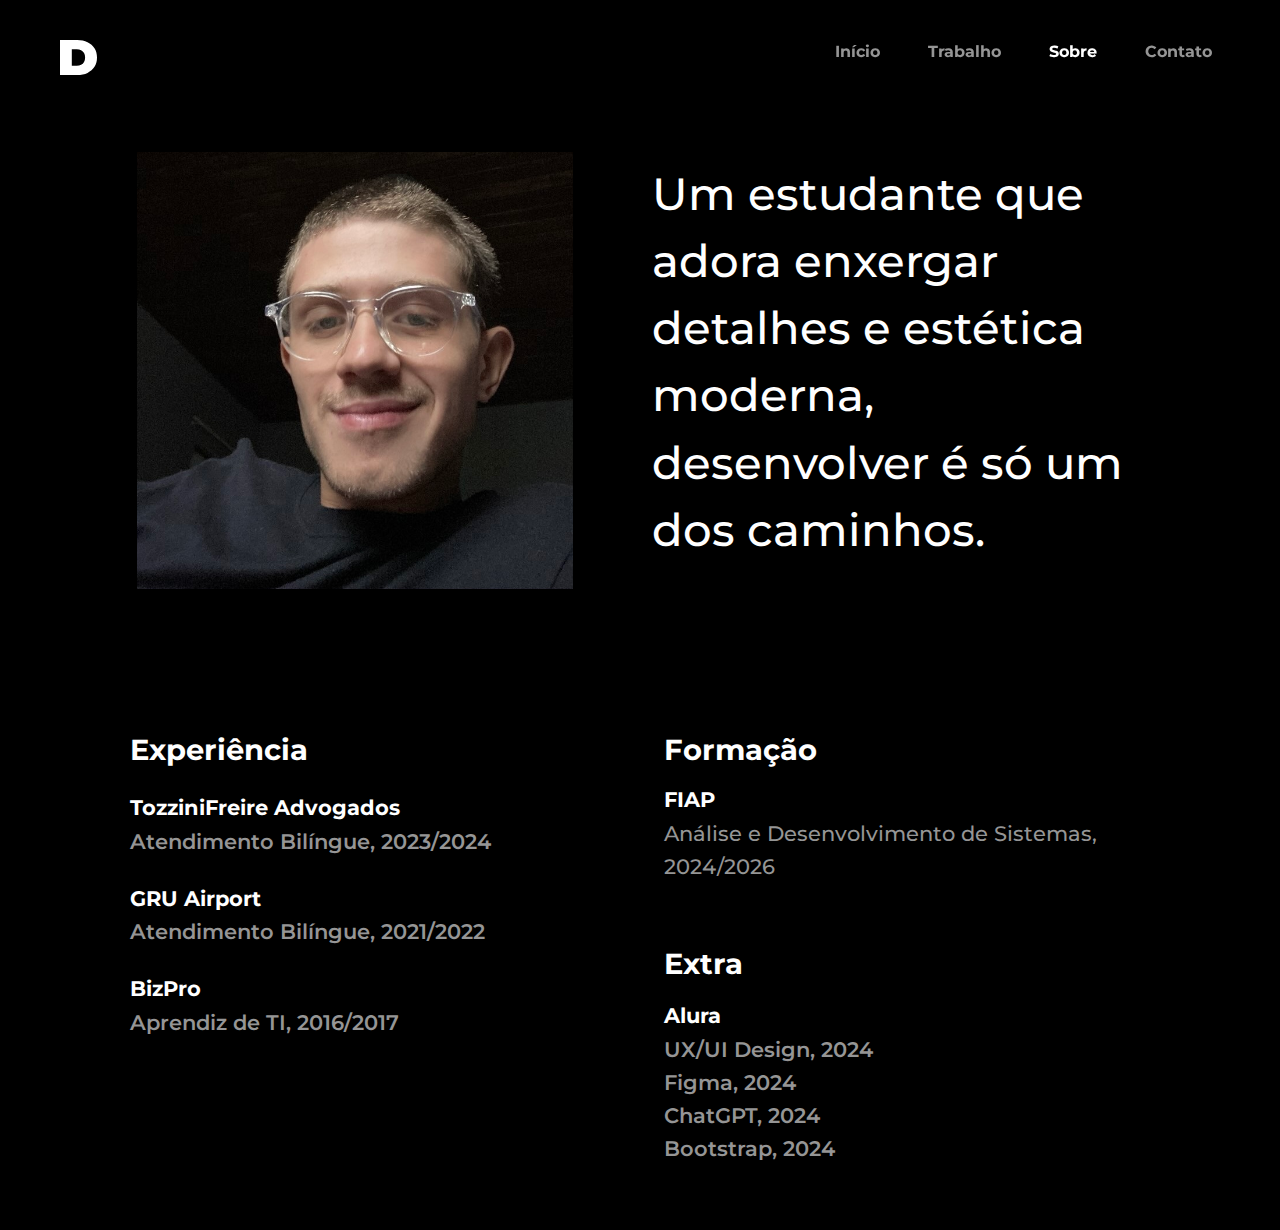
==== assets/pages/about.html @ c6256492 "Add files via upload" ====
<!DOCTYPE html>
<html lang="pt-br">

<head>
    <meta charset="UTF-8">
    <meta name="viewport" content="width=device-width, initial-scale=1.0">
    <link rel="shortcut icon" href="../images/D.svg" type="image/x-icon">
    <title>Diogo Vieira</title>

    <link href="https://cdn.jsdelivr.net/npm/bootstrap@5.3.3/dist/css/bootstrap.min.css" rel="stylesheet" integrity="sha384-QWTKZyjpPEjISv5WaRU9OFeRpok6YctnYmDr5pNlyT2bRjXh0JMhjY6hW+ALEwIH" crossorigin="anonymous">
    <link rel="stylesheet" href="../../custom.css">
    <link rel="stylesheet" href="../css/about.css">
</head>

<body class="bg-custom">

    <header>

        <nav class="navbar navbar-expand-lg bg-black mb-5">

            <div class="container-fluid py-3">

                <a class="navbar-brand pt-3 ps-5" href="../../index.html">
                        <img src="../images/D_logo.svg" alt="Diogo Vieira" width="37rem">
                </a>

                <button class="navbar-toggler ms-auto pe-5 pt-3" type="button" data-bs-toggle="collapse" data-bs-target="#navbarSupportedContent" aria-controls="navbarSupportedContent" aria-expanded="false" aria-label="Toggle navigation">
                    <img id="hamburger-icon" src="../images/burguer.svg" alt="Menu" width="30" height="30">
                </button>
                
                

                <div class="collapse fullscreen-menu" id="navbarSupportedContent">

                    <ul class="navbar-nav text-center">

                        <li class="nav-item">
                            <a class="nav-link home_l" href="../../index.html">Início</a>
                        </li>

                        <li class="nav-item">
                            <a class="nav-link work_l" href="../pages/work.html">Trabalho</a>
                        </li>

                        <li class="nav-item">
                            <a class="nav-link about_l active" href="../pages/about.html">Sobre</a>
                        </li>

                        <li class="nav-item">
                            <a class="nav-link contact_l" href="../pages/contact.html">Contato</a>
                        </li>

                    </ul>  

                </div>

            </div>

          </nav>

    </header>

    <main class="container my-5">

        <div class="row gx-4 gy-4">
            <!-- Bloco 1: Foto -->
            <div class="col-lg-6 text-center">
                <img src="../images/about/me.jpeg" alt="Foto de Diogo Vieira" class="img-fluid profile-img" style="max-width: 80%;">
            </div>
        
            <!-- Bloco 2: Sobre mim -->
            <div class="col-lg-6 d-flex align-items-center pe-5">
                <p class="about-text">
                    Um estudante que adora enxergar detalhes e estética moderna, desenvolver é só um dos caminhos.
                </p>
            </div>
        </div>
        
    
        <div class="row gx-5 gy-4 mt-5 pt-4 ps-5 pe-5">
            <!-- Bloco 3: Experiências -->
            <div class="col-md-6 gy-4">
                <h3 class="section-title pt-5">Experiência</h3>
                <p class="experience-text gy-5 pt-2"><strong>TozziniFreire Advogados</strong><br>Atendimento Bilíngue, 2023/2024</p>
                <p class="experience-text gy-5 pt-2"><strong>GRU Airport</strong><br>Atendimento Bilíngue, 2021/2022</p>
                <p class="experience-text gy-5 pt-2"><strong>BizPro</strong><br>Aprendiz de TI, 2016/2017</p>
            </div>
    
            <!-- Bloco 4: Formação -->
            <div class="col-md-6 gy-4">
                <h3 class="section-title pt-5">Formação</h3>
                <p class="education-text gy-3"><strong>FIAP</strong><br>Análise e Desenvolvimento de Sistemas, 2024/2026</p>
                <h3 class="section-title pt-5">Extra</h3>
                <p class="experience-text first-extra gy-5 pt-2"><strong>Alura</strong><br>UX/UI Design, 2024<br>Figma, 2024<br>ChatGPT, 2024<br>Bootstrap, 2024</p>
            </div>
        </div>
    
    </main>
    
    
    

    <script src="https://cdn.jsdelivr.net/npm/bootstrap@5.3.3/dist/js/bootstrap.bundle.min.js" integrity="sha384-YvpcrYf0tY3lHB60NNkmXc5s9fDVZLESaAA55NDzOxhy9GkcIdslK1eN7N6jIeHz" crossorigin="anonymous"></script>
    <script src="../../scripts.js"></script>
</body>

</html>
---- custom.css ----
@import url('https://fonts.googleapis.com/css2?family=Montserrat:ital,wght@0,100..900;1,100..900&display=swap');


:root {
    --text: #959595;
    --text_hover: #ffffff;
}

.bg-custom {
    background-color: black;
}

/*------------------------------------------NAVBAR------------------------------------------*/

.navbar-brand {
    user-select: none;
    -webkit-user-drag: none;

}

/* Ajusta o menu fullscreen */
.fullscreen-menu {
    position: fixed;
    top: 0;
    left: 0;
    width: 100%;
    height: 100vh;
    z-index: 1050;
    display: flex;
    flex-direction: column;
    justify-content: center;
    align-items: center;
    transition: transform 0.4s ease-in-out;
    transform: translateY(-100%);
    background-color: rgba(0, 0, 0, 0.8);
    backdrop-filter: blur(11px);
    text-align: center !important;
}

.fullscreen-menu.show {
    transform: translateY(0);
}

.navbar-toggler {
    z-index: 1100 !important;
}

.navbar-nav {
    gap: 2rem !important;
    padding: 0;
    list-style: none;
}

/* Remove o efeito de empurrar */
.collapse {
    display: none !important;
}

.collapse.show {
    display: flex !important;
}

/* Remove barra de rolagem enquanto o menu está aberto */
body.fullscreen-active {
    overflow: hidden;
}


.nav-link {
    color: var(--text);
    font-family: "Montserrat", sans-serif;
    font-optical-sizing: auto;
    font-weight: 700;
    user-select: none;
    transition: 0.6s;
    -webkit-user-drag: none;

}

.nav-link:hover {
    color: var(--text_hover);
}

.nav-link.active {
    color: #ffffff !important; 
    
}

.nav-link:focus {
    outline: none !important; /* Remove o contorno ao focar no link */
}

#hamburger-icon {
    transition: opacity 0.3s ease-in-out;
}

#hamburger-icon[src*="xbutton.svg"] {
    width: 20px; /* Ajuste o tamanho conforme necessário */
    height: 20px;
}



/*------------------------------------------NAVBAR-END---------------------------------------*/



/*------------------------------------------PART-1------------------------------------------*/


.tittle {
    font-size: 6rem; 
    color: var(--text); 
    font-family: "Montserrat", sans-serif;
    font-optical-sizing: auto;
    font-weight: 900;
    user-select: none;
}


.tittle .name {
    transition: color 1s, text-shadow 1s;
}

.tittle .name:hover {
    color: var(--text_hover);
    color: #ffffff;
    text-shadow: 0 0 2px #ffffff, 0 0 2px #ffffff, 0 0 2px #ffffff, 0 0 2px #ffffff;
}


.subtittle {
    font-size: 2rem; 
    color: var(--text); 
    font-family: "Montserrat", sans-serif;
    font-optical-sizing: auto;
    font-weight: 700;
    user-select: none;
}

.description {
    font-size: 1.3rem; 
    color: #3f3f3f; 
    font-family: "Montserrat", sans-serif;
    font-optical-sizing: auto;
    font-weight: 600;
    user-select: none;
}
/*------------------------------------------PART-1-END-----------------------------------------*/



/*------------------------------------------PART-2------------------------------------------*/

.icon {
    transition: transform 0.3s ease-in-out, opacity 0.3s ease-in-out, filter 0.3s ease-in-out;
    user-select: none;
}

.icon:hover {
    transform: scale(1.1);
}


.icon.glow {
    filter: drop-shadow(0 0 5px rgba(255, 255, 255, 0.8)) drop-shadow(0 0 5px rgba(255, 255, 255, 0.6));
}

.skills-text {
    font-size: 0.8rem; 
    color: var(--text); 
    font-family: "Montserrat", sans-serif;
    font-optical-sizing: auto;
    font-weight: 700;
    user-select: none;
}



/*----------------------------------------PART-2-END-----------------------------------------*/









/*-------------------------------------------MEDIA-------------------------------------------*/
@media (max-width: 1200px) {
    .tittle {
        font-size: 5rem;
    }

    .tittle .name {
        color: var(--text_hover);
    }

    .subtittle {
        font-size: 1.8rem;
    }

    .description {
        font-size: 1.2rem;
    }
}

/*MAX*/
@media (max-width: 992px) {

    .tittle {
        font-size: 4rem;
    }

    .subtittle {
        font-size: 1.6rem;
    }

    .description {
        font-size: 1.1rem;
    }

    .skills {
        padding-top: 0 !important;
        margin-top: 0 !important;
        
    }

    .skills-text {
        padding-right: 5rem;
        padding-left: 5rem;
        margin-bottom: 0 !important;
        padding-bottom: 0 !important;
    }

    .icons-spaces {
        padding-bottom: 0 !important;
    }
}

/*MIN*/
@media (min-width: 992px) {
    .fullscreen-menu {
        position: static;
        height: auto;
        transform: none;
        display: flex !important;
        flex-direction: row;
        justify-content: flex-end;
        background-color: transparent;
    }

    .fullscreen-menu.show {
        transform: none;
    }

    .navbar-nav {
        gap: 2rem;
        padding-right: 3rem;
    }

}


@media (max-width: 768px) {
    .tittle {
        font-size: 3.5rem;
    }

    .subtittle {
        font-size: 1.8rem;
    }

    .description {
        font-size: 1.2rem;
    }
}

@media (max-width: 576px) {
    .tittle,
    .subtittle,
    .description {
        padding-top: 0 !important;
        padding-left: 0 !important;
        padding-right: 0 !important;
        margin-right: 0;
    }

}

@media (max-width: 487px) {
    .tittle {
        font-size: 2.8rem;
    }

    .subtittle {
        font-size: 1.3rem;
    }

    .description {
        font-size: 0.8rem;
    }

}
---- assets/css/about.css ----
@import url('https://fonts.googleapis.com/css2?family=Montserrat:ital,wght@0,100..900;1,100..900&display=swap');

html, body {
    overflow-x: hidden;
}


.profile-img {
    max-width: 75%;
    min-width: 300px; /* Define um tamanho mínimo para evitar que a imagem fique muito pequena */
}


.about-text {
    color: var(--text_hover);
    font-family: "Montserrat", sans-serif;
    font-optical-sizing: auto;
    font-weight: 500;
    user-select: none;
    -webkit-user-drag: none;
    font-size: 2.8rem;
    
}

.experience-text {
    color: var(--text);
    font-family: "Montserrat", sans-serif;
    font-optical-sizing: auto;
    font-weight: 600;
    user-select: none;
    -webkit-user-drag: none;
    font-size: 1.3rem;
    line-height: 1.6;
}

.education-text {
    color: var(--text);
    font-family: "Montserrat", sans-serif;
    font-optical-sizing: auto;
    font-weight: 500;
    user-select: none;
    -webkit-user-drag: none;
    font-size: 1.3rem;
    line-height: 1.6;
}


.section-title {
    font-size: 1.8rem;
    margin-bottom: 1rem;
    color: var(--text_hover);
    font-family: "Montserrat", sans-serif;
    font-optical-sizing: auto;
    font-weight: 700;
    user-select: none;
    -webkit-user-drag: none;
}

.first-extra {
    padding-top: 0.1rem !important;
}

.col-md-6 p strong {
    color: #ffffff;
    font-weight: 700;
}

/* Ajuste para telas menores */
@media (max-width: 991px) {
    .row > div {
        margin-top: 0 !important;
        padding-top: 0 !important;
    }

    .about-text {
        font-size: 1.5rem;
        padding-left: 3rem;
        padding-right: 3rem;
        padding-top: 1rem;
        text-align: right;
    }
    
    .experience-text,
    .education-text {
        font-size: 1.2rem;
        padding-left: 3rem;
        padding-right: 3rem;
    }

    .section-title {
        padding-left: 1.4rem;
        font-size: 1.5rem;
    }
    

}


@media (min-width: 768px) and (max-width: 992px) {
    .profile-img {
        max-width: 60% !important;
    }
    
}

@media (min-width: 992px) and (max-width: 1199px) {
    .about-text {
        font-size: 2.3rem;
    }
}

@media (max-width: 500px) {

    .about-text {
        font-size: 1.2rem;
    }
    
    .experience-text,
    .education-text {
        font-size: 1rem;
    }

    .section-title {
        font-size: 1.2rem;
    }
    

}

@media (max-width: 431px) {

    .about-text {
        padding-left: 2rem;
        padding-right: 0.5rem;
    }
    
    .experience-text,
    .education-text {
        padding-left: 1rem;
        padding-right: 1rem;
    }

    .section-title {
        padding-left: 1.4rem;
    }

    .first-extra {
        padding-left: 1.2rem !important;
    }
    

}
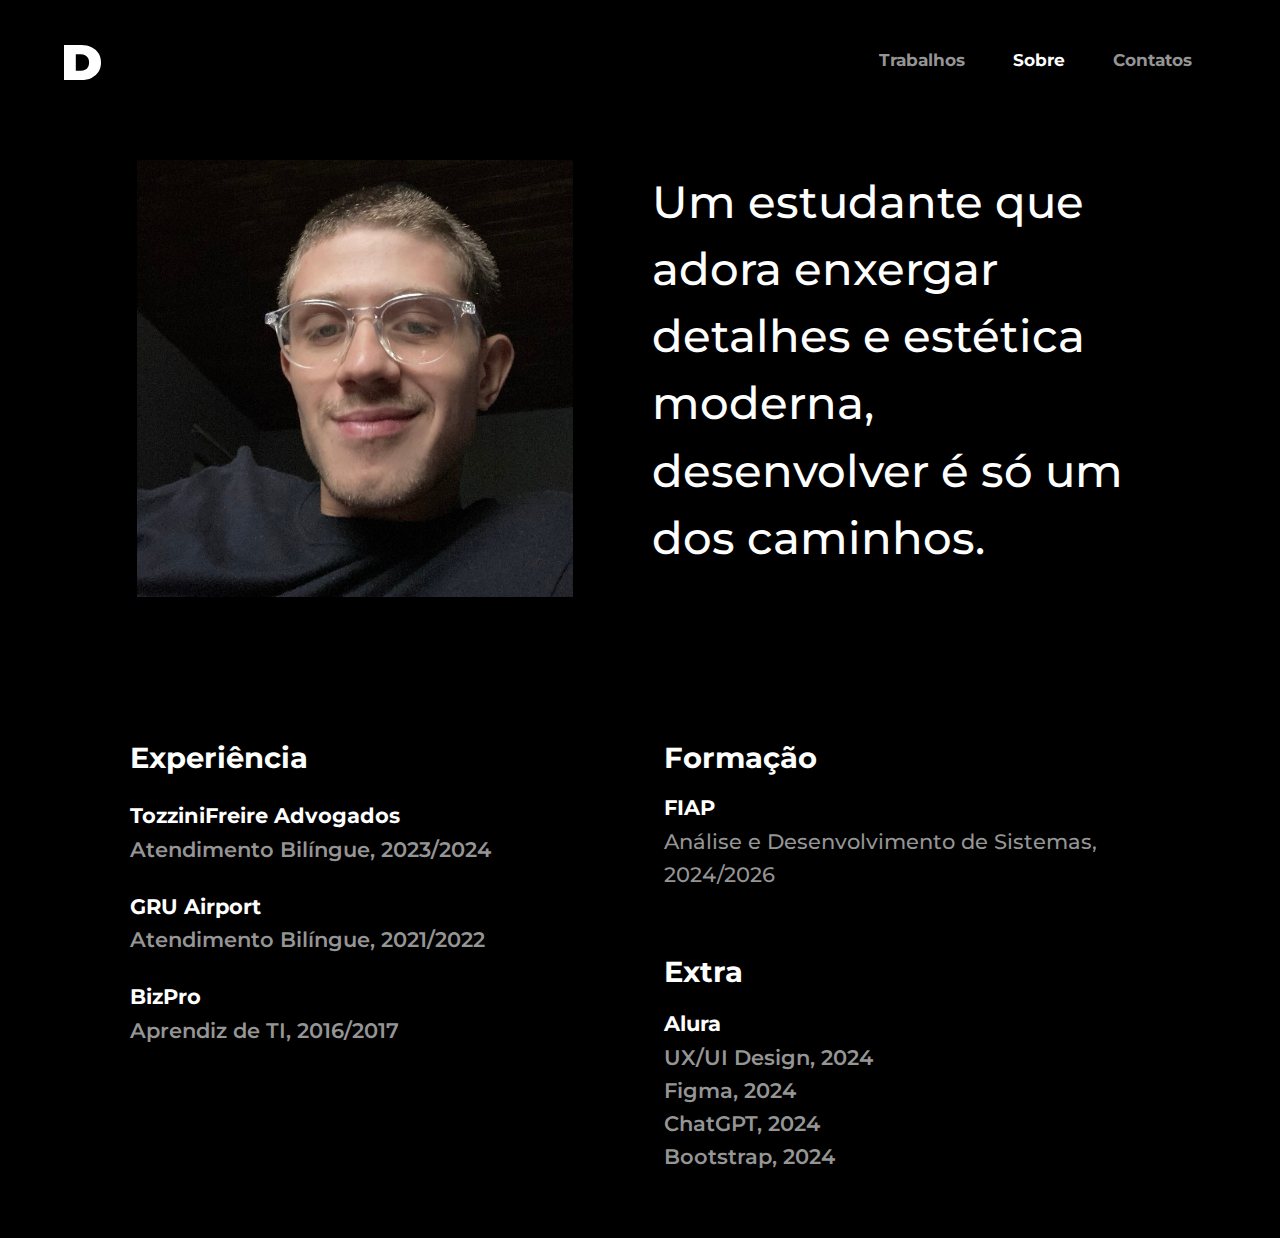
==== commit acc17836: "Add files via upload" ====
--- a/assets/pages/about.html
+++ b/assets/pages/about.html
@@ -16,46 +16,14 @@
 
     <header>
 
-        <nav class="navbar navbar-expand-lg bg-black mb-5">
-
-            <div class="container-fluid py-3">
-
-                <a class="navbar-brand pt-3 ps-5" href="../../index.html">
-                        <img src="../images/D_logo.svg" alt="Diogo Vieira" width="37rem">
-                </a>
-
-                <button class="navbar-toggler ms-auto pe-5 pt-3" type="button" data-bs-toggle="collapse" data-bs-target="#navbarSupportedContent" aria-controls="navbarSupportedContent" aria-expanded="false" aria-label="Toggle navigation">
-                    <img id="hamburger-icon" src="../images/burguer.svg" alt="Menu" width="30" height="30">
-                </button>
-                
-                
-
-                <div class="collapse fullscreen-menu" id="navbarSupportedContent">
-
-                    <ul class="navbar-nav text-center">
-
-                        <li class="nav-item">
-                            <a class="nav-link home_l" href="../../index.html">Início</a>
-                        </li>
-
-                        <li class="nav-item">
-                            <a class="nav-link work_l" href="../pages/work.html">Trabalho</a>
-                        </li>
-
-                        <li class="nav-item">
-                            <a class="nav-link about_l active" href="../pages/about.html">Sobre</a>
-                        </li>
-
-                        <li class="nav-item">
-                            <a class="nav-link contact_l" href="../pages/contact.html">Contato</a>
-                        </li>
-
-                    </ul>  
-
-                </div>
-
-            </div>
-
+        <nav class="nav">
+            <a href="../../index.html" class="logo"> <img src="../images/D_logo.svg" alt="Diogo Vieira" width="37rem"></a>
+            <button class="hamburger"></button>
+            <ul class="nav-list">
+              <li><a href="../pages/work.html">Trabalhos</a></li>
+              <li><a class="active" href="../pages/about.html">Sobre</a></li>
+              <li><a href="../pages/contact.html">Contatos</a></li>
+            </ul>
           </nav>
 
     </header>
--- a/custom.css
+++ b/custom.css
@@ -12,91 +12,90 @@
 
 /*------------------------------------------NAVBAR------------------------------------------*/
 
-.navbar-brand {
+.header {
+    background-color: var(--bg);
+    padding-inline: 16px;
+  }
+  
+  .nav {
+    max-width: 5000px;
+    height: 100px;
+    margin-inline: auto;
+    background-color: black;
+    display: flex;
+    justify-content: space-between;
+    align-items: center;
+    padding-top: 1rem;
+    padding-left: 2rem;
+    padding-right: 5.5rem;
+    padding-bottom: 6rem;
+  }
+  
+  .logo {
+    padding-top: 1.2rem;
+    padding-left: 2rem;
     user-select: none;
     -webkit-user-drag: none;
-
-}
-
-/* Ajusta o menu fullscreen */
-.fullscreen-menu {
-    position: fixed;
-    top: 0;
-    left: 0;
-    width: 100%;
-    height: 100vh;
-    z-index: 1050;
+  }
+  
+  .nav-list {
     display: flex;
-    flex-direction: column;
-    justify-content: center;
-    align-items: center;
-    transition: transform 0.4s ease-in-out;
-    transform: translateY(-100%);
-    background-color: rgba(0, 0, 0, 0.8);
-    backdrop-filter: blur(11px);
-    text-align: center !important;
-}
-
-.fullscreen-menu.show {
-    transform: translateY(0);
-}
-
-.navbar-toggler {
-    z-index: 1100 !important;
-}
-
-.navbar-nav {
-    gap: 2rem !important;
-    padding: 0;
+    gap: 3rem;
     list-style: none;
-}
-
-/* Remove o efeito de empurrar */
-.collapse {
-    display: none !important;
-}
-
-.collapse.show {
-    display: flex !important;
-}
-
-/* Remove barra de rolagem enquanto o menu está aberto */
-body.fullscreen-active {
-    overflow: hidden;
-}
-
-
-.nav-link {
+    padding-top: 2rem;
+    z-index: 1010;
+
+  }
+  
+  .nav-list a {
     color: var(--text);
     font-family: "Montserrat", sans-serif;
     font-optical-sizing: auto;
     font-weight: 700;
+    text-decoration: none;
+    font-size: 17px;
+    padding-block: 16px;
+    position: relative;
+    -webkit-user-drag: none;
     user-select: none;
     transition: 0.6s;
-    -webkit-user-drag: none;
-
-}
-
-.nav-link:hover {
+  }
+
+  .nav-list a:hover {
     color: var(--text_hover);
 }
 
-.nav-link.active {
+
+  
+  .hamburger {
+    display: none;
+    border: none;
+    background: none;
+    border-top: 3px solid #ffffff;
+    cursor: pointer;
+    border-top-color: transparent;
+    z-index: 1001;
+    padding-right: 0rem;
+  }
+  
+  .hamburger::after,
+  .hamburger::before {
+    content: " ";
+    display: block;
+    width: 30px;
+    height: 3px;
+    background: var(--text_hover);
+    margin-top: 5px;
+    position: relative;
+    transition: 0.4s;
+    border-radius: 10rem;
+    z-index: 1001;
+  }
+
+
+.nav-list a.active {
     color: #ffffff !important; 
     
-}
-
-.nav-link:focus {
-    outline: none !important; /* Remove o contorno ao focar no link */
-}
-
-#hamburger-icon {
-    transition: opacity 0.3s ease-in-out;
-}
-
-#hamburger-icon[src*="xbutton.svg"] {
-    width: 20px; /* Ajuste o tamanho conforme necessário */
-    height: 20px;
 }
 
 
@@ -166,6 +165,10 @@
     filter: drop-shadow(0 0 5px rgba(255, 255, 255, 0.8)) drop-shadow(0 0 5px rgba(255, 255, 255, 0.6));
 }
 
+.skills {
+    padding-top: 1.7rem;
+}
+
 .skills-text {
     font-size: 0.8rem; 
     color: var(--text); 
@@ -174,6 +177,7 @@
     font-weight: 700;
     user-select: none;
 }
+
 
 
 
@@ -239,31 +243,89 @@
     }
 }
 
-/*MIN*/
-@media (min-width: 992px) {
-    .fullscreen-menu {
-        position: static;
-        height: auto;
-        transform: none;
-        display: flex !important;
-        flex-direction: row;
-        justify-content: flex-end;
-        background-color: transparent;
-    }
-
-    .fullscreen-menu.show {
-        transform: none;
-    }
-
-    .navbar-nav {
-        gap: 2rem;
-        padding-right: 3rem;
-    }
-
-}
-
 
 @media (max-width: 768px) {
+
+    .hamburger {
+    display: block;
+    z-index: 1;
+    padding-right: 0rem;
+    padding-top: 1rem;
+    z-index: 1200;
+    }
+
+    .nav {
+    padding-right: 4rem;
+    }
+
+
+    .nav-list {
+        position: fixed;
+        top: 0;
+        right: 0;
+        width: 100vw;
+        height: 100vh;
+        background-color: rgba(0, 0, 0, 0.9);
+        backdrop-filter: blur(11px);
+        opacity: 0;
+        filter: blur(10px);
+        transition: opacity 0.5s ease-out, filter 0.5s ease-out;
+        display: flex;
+        flex-direction: column;
+        justify-content: center;
+        align-items: center;
+        padding-right: 2rem;
+        padding-top: 1rem;
+        gap: 5rem;
+        pointer-events: none;
+    }
+
+    .nav-list a {
+    font-size: 24px;
+    opacity: 0;
+    text-align: right;
+    }
+
+    .nav-list li:nth-child(1) a {
+    transition: 0.5s 0.2s;
+    }
+
+    .nav-list li:nth-child(2) a {
+    transition: 0.5s 0.4s;
+    }
+
+    .nav-list li:nth-child(3) a {
+    transition: 0.5s 0.6s;
+    }
+
+    /* Estilos ativos */
+
+    .nav.active .nav-list {
+        opacity: 1;
+        filter: blur(0);
+        pointer-events: all;
+    }
+
+    .nav.active .nav-list a {
+    opacity: 1;
+    }
+
+    .nav.active .hamburger {
+    position: fixed;
+    top: 2rem;
+    right: 2.3rem;
+    border-top-color: transparent;
+    }
+
+    .nav.active .hamburger::before {
+    transform: rotate(135deg);
+    }
+
+    .nav.active .hamburger::after {
+    transform: rotate(-135deg);
+    top: -7.3px;
+    }
+
     .tittle {
         font-size: 3.5rem;
     }
@@ -281,7 +343,6 @@
     .tittle,
     .subtittle,
     .description {
-        padding-top: 0 !important;
         padding-left: 0 !important;
         padding-right: 0 !important;
         margin-right: 0;
@@ -289,17 +350,12 @@
 
 }
 
-@media (max-width: 487px) {
-    .tittle {
-        font-size: 2.8rem;
-    }
-
-    .subtittle {
-        font-size: 1.3rem;
-    }
-
-    .description {
-        font-size: 0.8rem;
-    }
-
-}
+@media (max-width: 400px) {
+
+    .nav {
+        padding-left: 0.8rem;
+        padding-right: 2.5rem;
+    }
+
+}
+
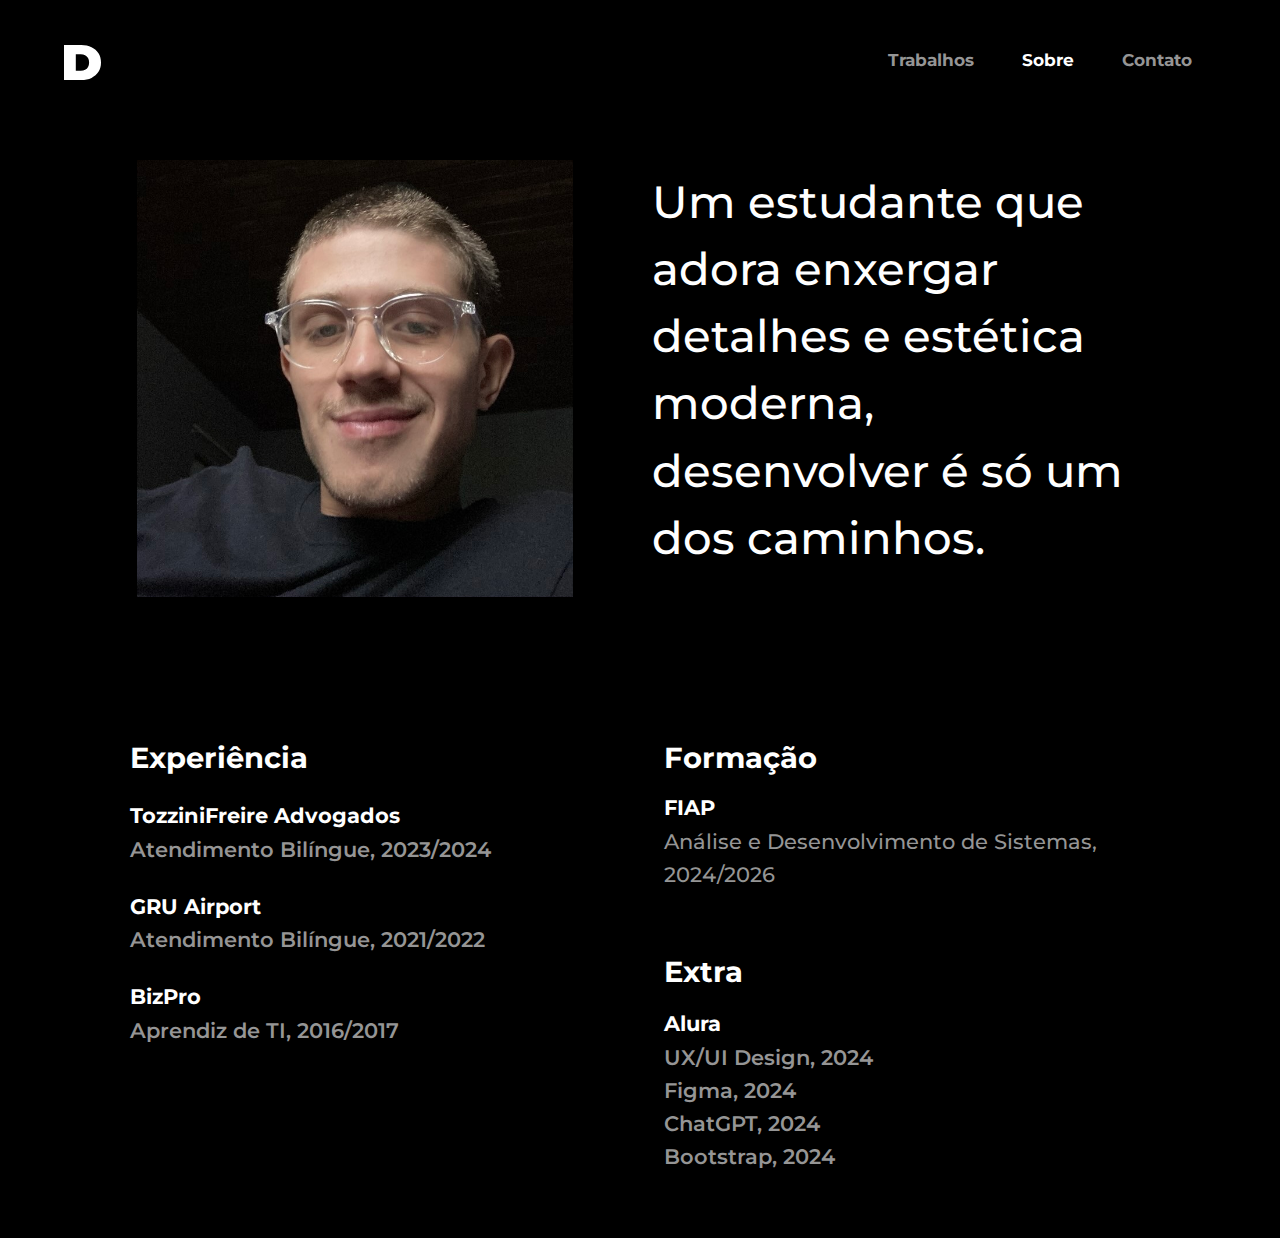
==== commit 1c2b00fa: "Actualizar about.html" ====
--- a/assets/pages/about.html
+++ b/assets/pages/about.html
@@ -22,7 +22,7 @@
             <ul class="nav-list">
               <li><a href="../pages/work.html">Trabalhos</a></li>
               <li><a class="active" href="../pages/about.html">Sobre</a></li>
-              <li><a href="../pages/contact.html">Contatos</a></li>
+              <li><a href="../pages/contact.html">Contato</a></li>
             </ul>
           </nav>
 
@@ -31,12 +31,12 @@
     <main class="container my-5">
 
         <div class="row gx-4 gy-4">
-            <!-- Bloco 1: Foto -->
+         
             <div class="col-lg-6 text-center">
                 <img src="../images/about/me.jpeg" alt="Foto de Diogo Vieira" class="img-fluid profile-img" style="max-width: 80%;">
             </div>
         
-            <!-- Bloco 2: Sobre mim -->
+           
             <div class="col-lg-6 d-flex align-items-center pe-5">
                 <p class="about-text">
                     Um estudante que adora enxergar detalhes e estética moderna, desenvolver é só um dos caminhos.
@@ -46,7 +46,7 @@
         
     
         <div class="row gx-5 gy-4 mt-5 pt-4 ps-5 pe-5">
-            <!-- Bloco 3: Experiências -->
+           
             <div class="col-md-6 gy-4">
                 <h3 class="section-title pt-5">Experiência</h3>
                 <p class="experience-text gy-5 pt-2"><strong>TozziniFreire Advogados</strong><br>Atendimento Bilíngue, 2023/2024</p>
@@ -54,7 +54,7 @@
                 <p class="experience-text gy-5 pt-2"><strong>BizPro</strong><br>Aprendiz de TI, 2016/2017</p>
             </div>
     
-            <!-- Bloco 4: Formação -->
+           
             <div class="col-md-6 gy-4">
                 <h3 class="section-title pt-5">Formação</h3>
                 <p class="education-text gy-3"><strong>FIAP</strong><br>Análise e Desenvolvimento de Sistemas, 2024/2026</p>
--- a/custom.css
+++ b/custom.css
@@ -298,7 +298,7 @@
     transition: 0.5s 0.6s;
     }
 
-    /* Estilos ativos */
+   
 
     .nav.active .nav-list {
         opacity: 1;
--- a/assets/css/about.css
+++ b/assets/css/about.css
@@ -7,7 +7,7 @@
 
 .profile-img {
     max-width: 75%;
-    min-width: 300px; /* Define um tamanho mínimo para evitar que a imagem fique muito pequena */
+    min-width: 300px;
 }
 
 
@@ -65,7 +65,7 @@
     font-weight: 700;
 }
 
-/* Ajuste para telas menores */
+
 @media (max-width: 991px) {
     .row > div {
         margin-top: 0 !important;
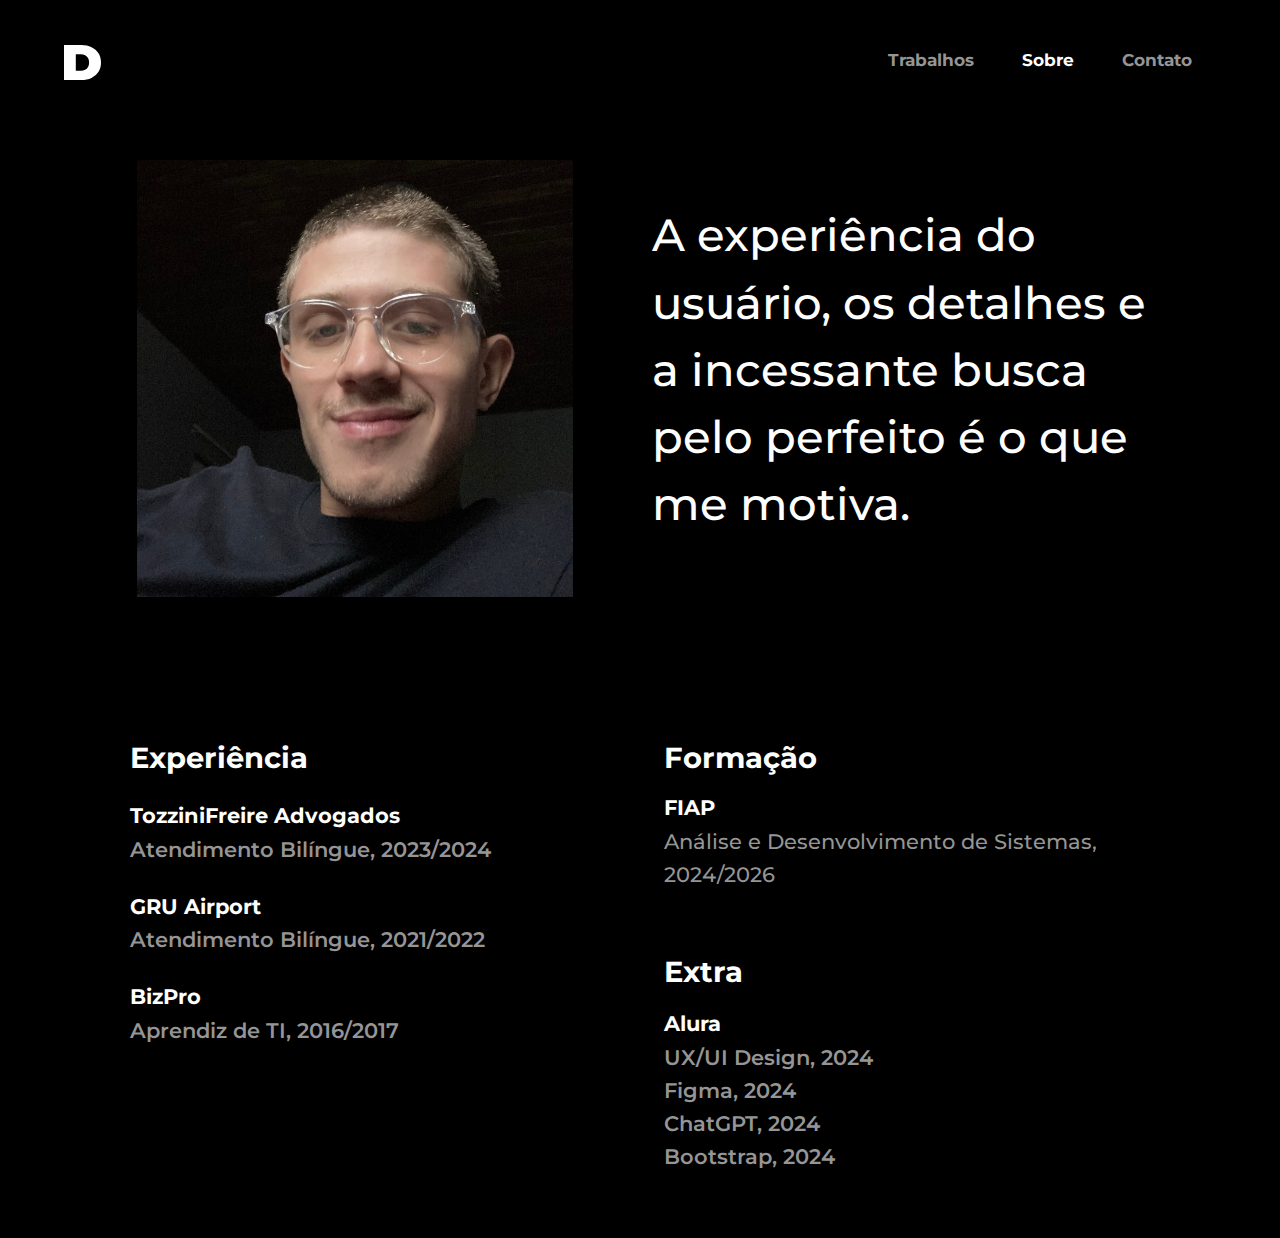
==== commit 76ebc05f: "Atualizar o about.html" ====
--- a/assets/pages/about.html
+++ b/assets/pages/about.html
@@ -39,7 +39,7 @@
            
             <div class="col-lg-6 d-flex align-items-center pe-5">
                 <p class="about-text">
-                    Um estudante que adora enxergar detalhes e estética moderna, desenvolver é só um dos caminhos.
+                    A experiência do usuário, os detalhes e a incessante busca pelo perfeito é o que me motiva.
                 </p>
             </div>
         </div>
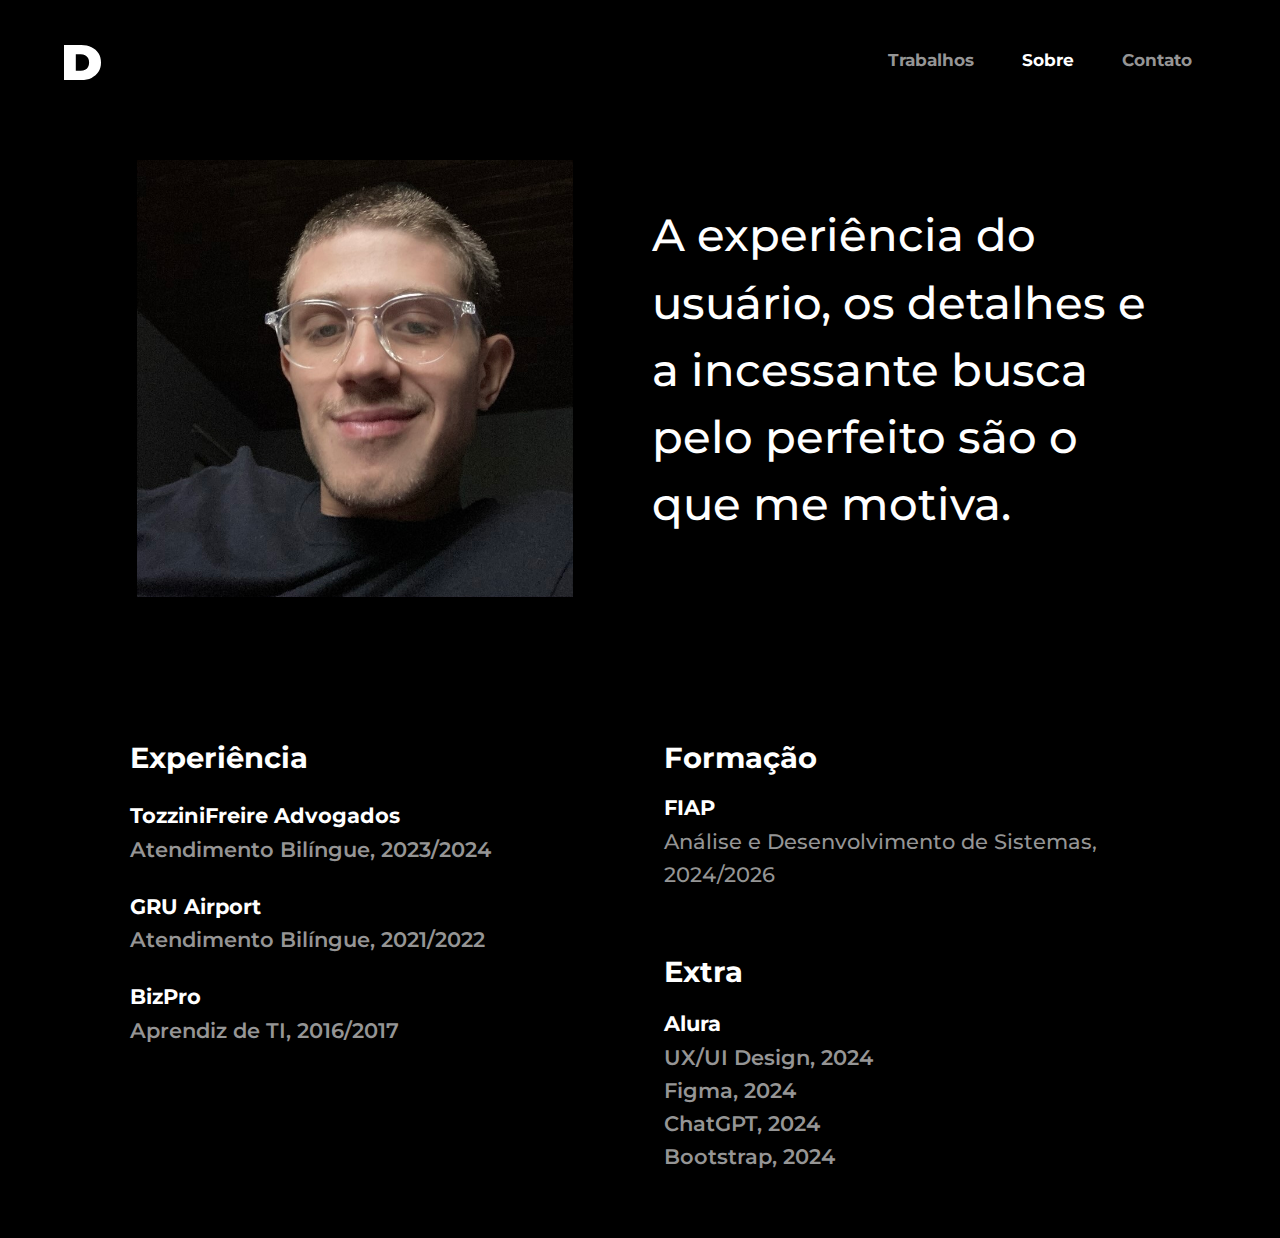
==== commit 1ed912d2: "Atualizar o about.html" ====
--- a/assets/pages/about.html
+++ b/assets/pages/about.html
@@ -39,7 +39,7 @@
            
             <div class="col-lg-6 d-flex align-items-center pe-5">
                 <p class="about-text">
-                    A experiência do usuário, os detalhes e a incessante busca pelo perfeito é o que me motiva.
+                    A experiência do usuário, os detalhes e a incessante busca pelo perfeito são o que me motiva.
                 </p>
             </div>
         </div>
